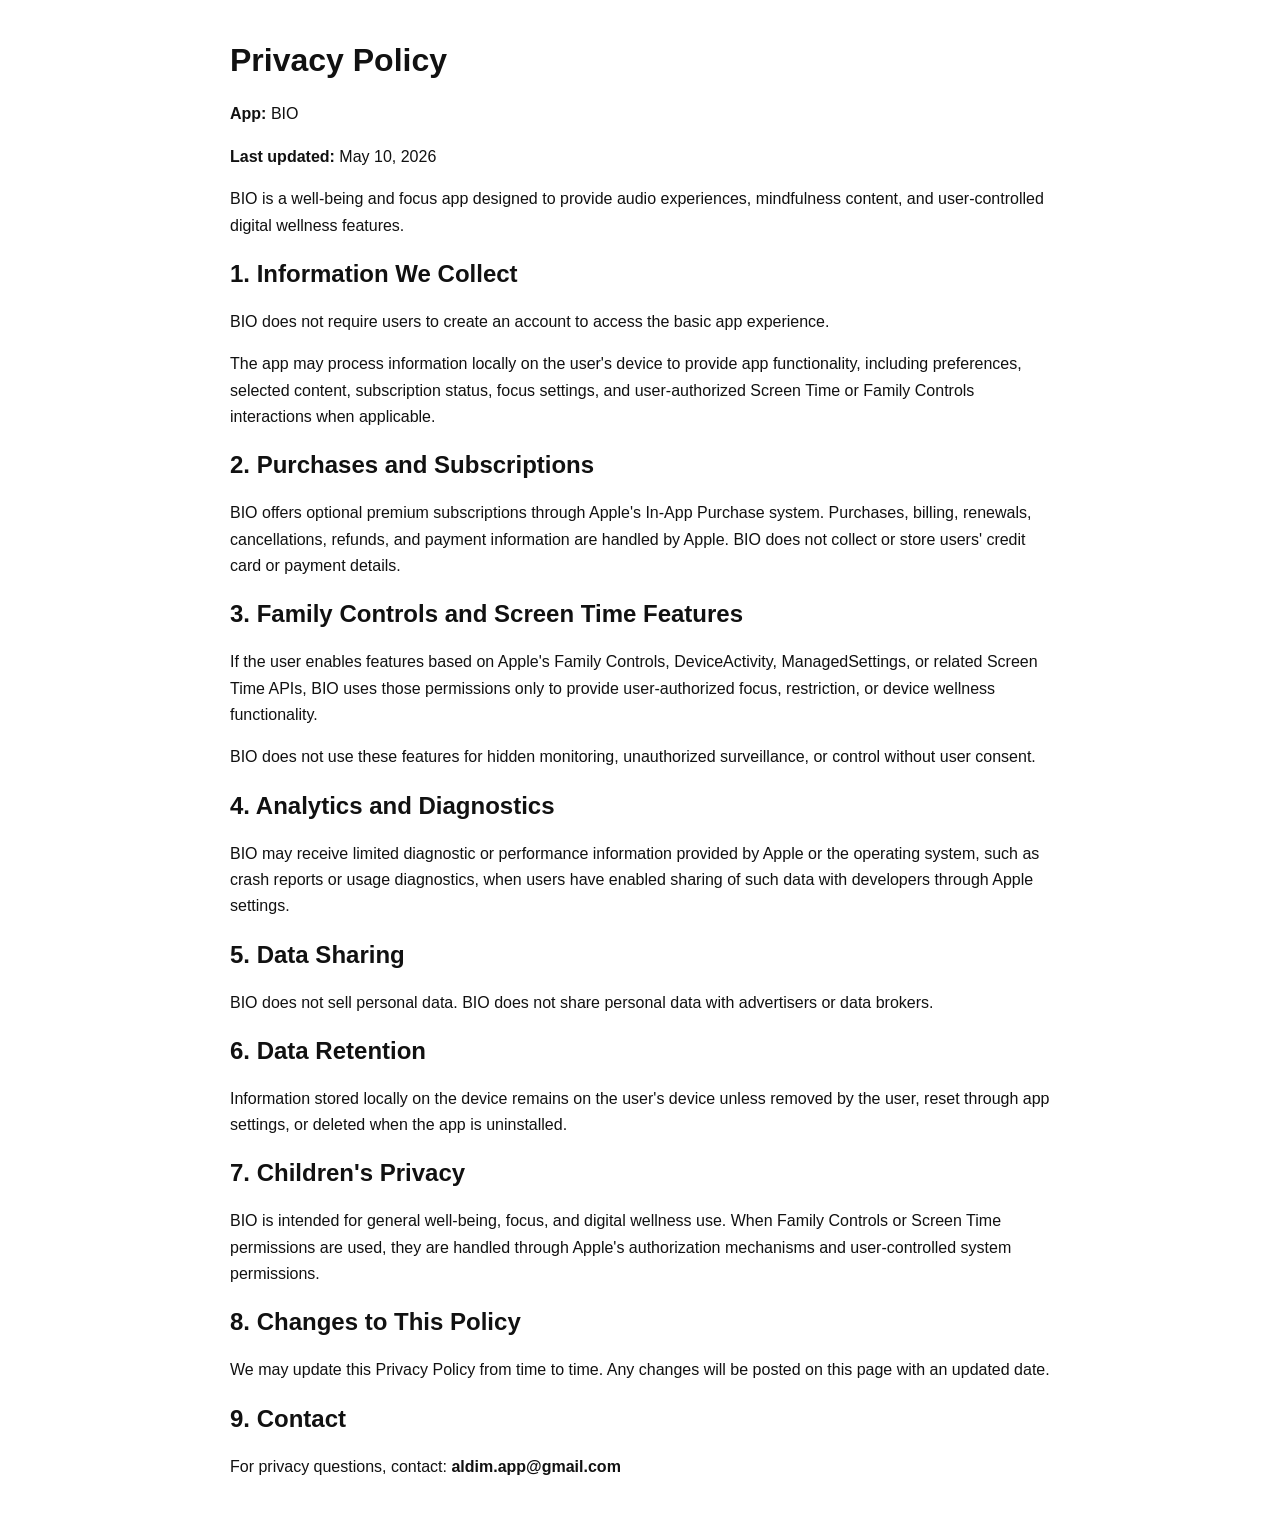
==== privacy.html @ ab395ab7 "Adiciona páginas legais do app BIO" ====
<!doctype html>
<html lang="en">
<head>
  <meta charset="utf-8">
  <title>Privacy Policy - BIO</title>
  <meta name="viewport" content="width=device-width, initial-scale=1">
  <style>
    body { font-family: -apple-system, BlinkMacSystemFont, "Segoe UI", sans-serif; max-width: 820px; margin: 40px auto; padding: 0 20px; line-height: 1.65; color: #111; }
    h1, h2 { line-height: 1.25; }
  </style>
</head>
<body>
  <h1>Privacy Policy</h1>
  <p><strong>App:</strong> BIO</p>
  <p><strong>Last updated:</strong> May 10, 2026</p>

  <p>BIO is a well-being and focus app designed to provide audio experiences, mindfulness content, and user-controlled digital wellness features.</p>

  <h2>1. Information We Collect</h2>
  <p>BIO does not require users to create an account to access the basic app experience.</p>
  <p>The app may process information locally on the user's device to provide app functionality, including preferences, selected content, subscription status, focus settings, and user-authorized Screen Time or Family Controls interactions when applicable.</p>

  <h2>2. Purchases and Subscriptions</h2>
  <p>BIO offers optional premium subscriptions through Apple's In-App Purchase system. Purchases, billing, renewals, cancellations, refunds, and payment information are handled by Apple. BIO does not collect or store users' credit card or payment details.</p>

  <h2>3. Family Controls and Screen Time Features</h2>
  <p>If the user enables features based on Apple's Family Controls, DeviceActivity, ManagedSettings, or related Screen Time APIs, BIO uses those permissions only to provide user-authorized focus, restriction, or device wellness functionality.</p>
  <p>BIO does not use these features for hidden monitoring, unauthorized surveillance, or control without user consent.</p>

  <h2>4. Analytics and Diagnostics</h2>
  <p>BIO may receive limited diagnostic or performance information provided by Apple or the operating system, such as crash reports or usage diagnostics, when users have enabled sharing of such data with developers through Apple settings.</p>

  <h2>5. Data Sharing</h2>
  <p>BIO does not sell personal data. BIO does not share personal data with advertisers or data brokers.</p>

  <h2>6. Data Retention</h2>
  <p>Information stored locally on the device remains on the user's device unless removed by the user, reset through app settings, or deleted when the app is uninstalled.</p>

  <h2>7. Children's Privacy</h2>
  <p>BIO is intended for general well-being, focus, and digital wellness use. When Family Controls or Screen Time permissions are used, they are handled through Apple's authorization mechanisms and user-controlled system permissions.</p>

  <h2>8. Changes to This Policy</h2>
  <p>We may update this Privacy Policy from time to time. Any changes will be posted on this page with an updated date.</p>

  <h2>9. Contact</h2>
  <p>For privacy questions, contact: <strong>aldim.app@gmail.com</strong></p>
</body>
</html>
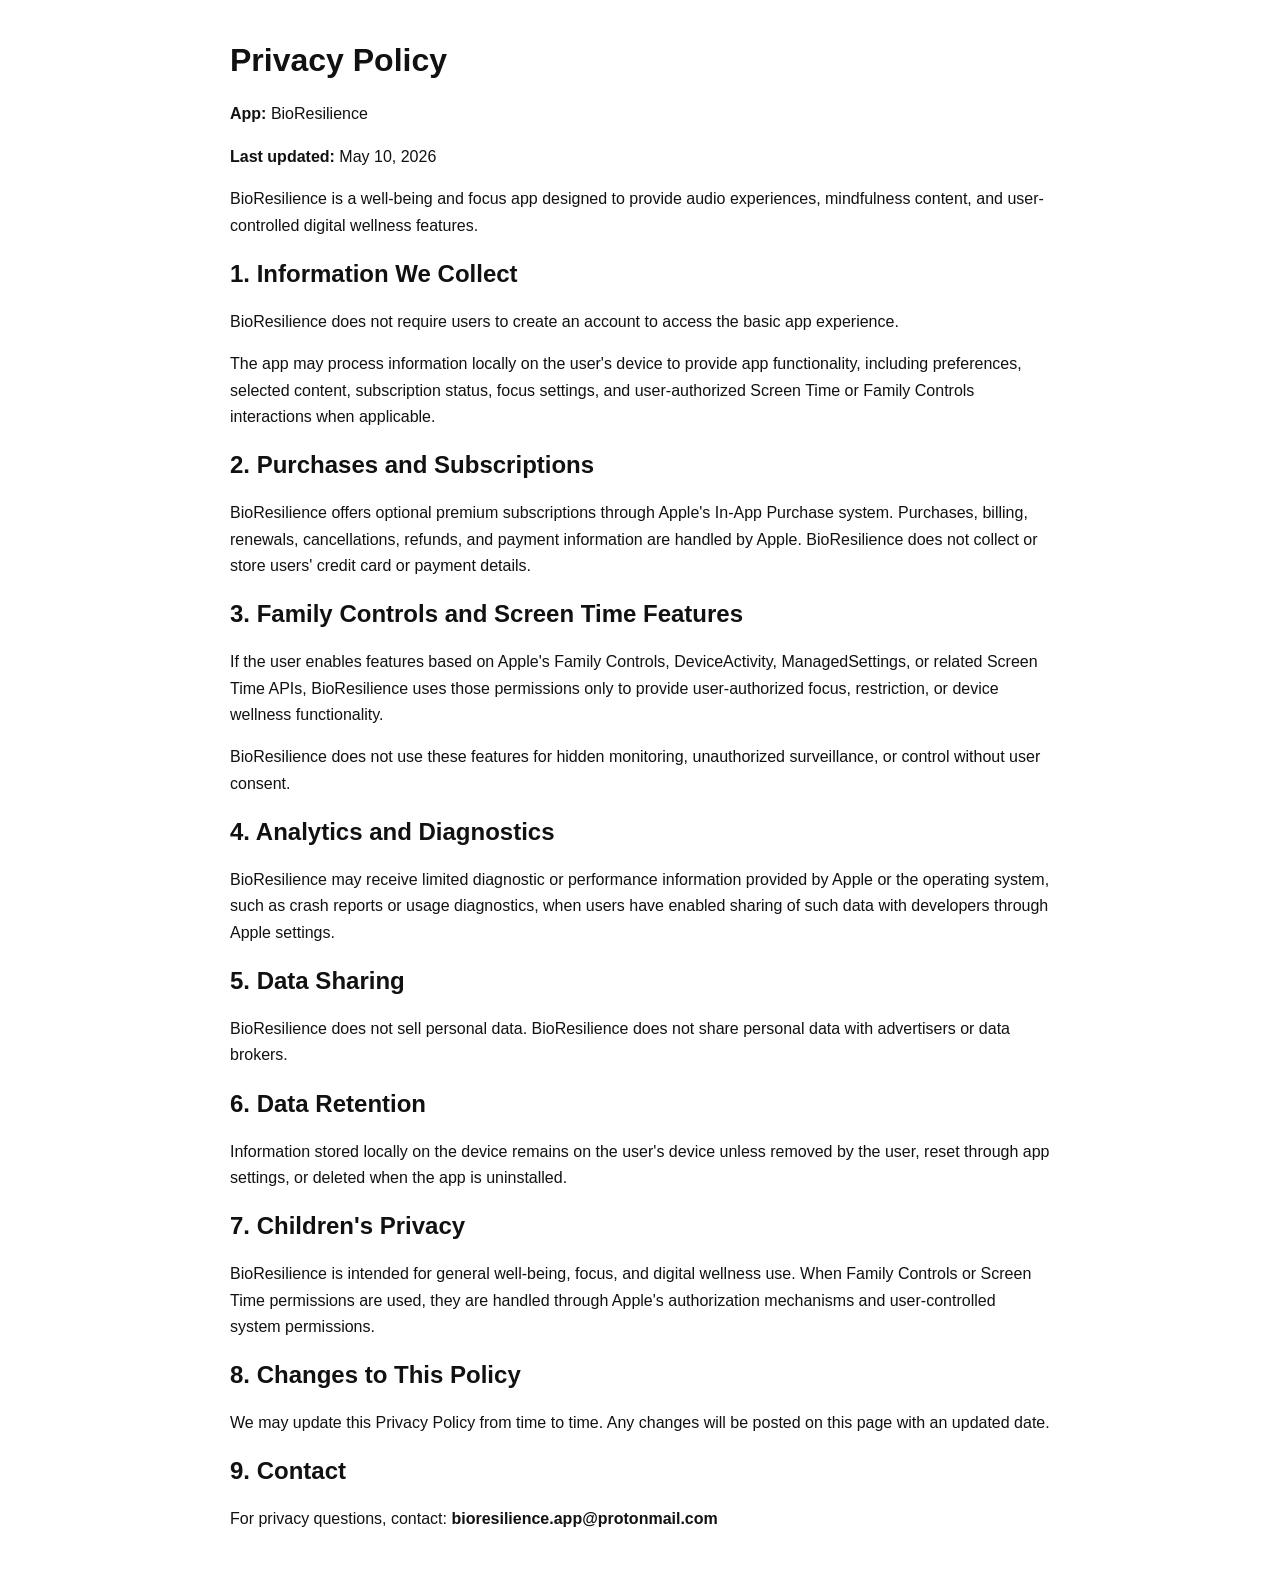
==== commit c197e0ca: "Melhora página de suporte do BioResilience" ====
--- a/privacy.html
+++ b/privacy.html
@@ -2,7 +2,7 @@
 <html lang="en">
 <head>
   <meta charset="utf-8">
-  <title>Privacy Policy - BIO</title>
+  <title>Privacy Policy - BioResilience</title>
   <meta name="viewport" content="width=device-width, initial-scale=1">
   <style>
     body { font-family: -apple-system, BlinkMacSystemFont, "Segoe UI", sans-serif; max-width: 820px; margin: 40px auto; padding: 0 20px; line-height: 1.65; color: #111; }
@@ -11,38 +11,38 @@
 </head>
 <body>
   <h1>Privacy Policy</h1>
-  <p><strong>App:</strong> BIO</p>
+  <p><strong>App:</strong> BioResilience</p>
   <p><strong>Last updated:</strong> May 10, 2026</p>
 
-  <p>BIO is a well-being and focus app designed to provide audio experiences, mindfulness content, and user-controlled digital wellness features.</p>
+  <p>BioResilience is a well-being and focus app designed to provide audio experiences, mindfulness content, and user-controlled digital wellness features.</p>
 
   <h2>1. Information We Collect</h2>
-  <p>BIO does not require users to create an account to access the basic app experience.</p>
+  <p>BioResilience does not require users to create an account to access the basic app experience.</p>
   <p>The app may process information locally on the user's device to provide app functionality, including preferences, selected content, subscription status, focus settings, and user-authorized Screen Time or Family Controls interactions when applicable.</p>
 
   <h2>2. Purchases and Subscriptions</h2>
-  <p>BIO offers optional premium subscriptions through Apple's In-App Purchase system. Purchases, billing, renewals, cancellations, refunds, and payment information are handled by Apple. BIO does not collect or store users' credit card or payment details.</p>
+  <p>BioResilience offers optional premium subscriptions through Apple's In-App Purchase system. Purchases, billing, renewals, cancellations, refunds, and payment information are handled by Apple. BioResilience does not collect or store users' credit card or payment details.</p>
 
   <h2>3. Family Controls and Screen Time Features</h2>
-  <p>If the user enables features based on Apple's Family Controls, DeviceActivity, ManagedSettings, or related Screen Time APIs, BIO uses those permissions only to provide user-authorized focus, restriction, or device wellness functionality.</p>
-  <p>BIO does not use these features for hidden monitoring, unauthorized surveillance, or control without user consent.</p>
+  <p>If the user enables features based on Apple's Family Controls, DeviceActivity, ManagedSettings, or related Screen Time APIs, BioResilience uses those permissions only to provide user-authorized focus, restriction, or device wellness functionality.</p>
+  <p>BioResilience does not use these features for hidden monitoring, unauthorized surveillance, or control without user consent.</p>
 
   <h2>4. Analytics and Diagnostics</h2>
-  <p>BIO may receive limited diagnostic or performance information provided by Apple or the operating system, such as crash reports or usage diagnostics, when users have enabled sharing of such data with developers through Apple settings.</p>
+  <p>BioResilience may receive limited diagnostic or performance information provided by Apple or the operating system, such as crash reports or usage diagnostics, when users have enabled sharing of such data with developers through Apple settings.</p>
 
   <h2>5. Data Sharing</h2>
-  <p>BIO does not sell personal data. BIO does not share personal data with advertisers or data brokers.</p>
+  <p>BioResilience does not sell personal data. BioResilience does not share personal data with advertisers or data brokers.</p>
 
   <h2>6. Data Retention</h2>
   <p>Information stored locally on the device remains on the user's device unless removed by the user, reset through app settings, or deleted when the app is uninstalled.</p>
 
   <h2>7. Children's Privacy</h2>
-  <p>BIO is intended for general well-being, focus, and digital wellness use. When Family Controls or Screen Time permissions are used, they are handled through Apple's authorization mechanisms and user-controlled system permissions.</p>
+  <p>BioResilience is intended for general well-being, focus, and digital wellness use. When Family Controls or Screen Time permissions are used, they are handled through Apple's authorization mechanisms and user-controlled system permissions.</p>
 
   <h2>8. Changes to This Policy</h2>
   <p>We may update this Privacy Policy from time to time. Any changes will be posted on this page with an updated date.</p>
 
   <h2>9. Contact</h2>
-  <p>For privacy questions, contact: <strong>aldim.app@gmail.com</strong></p>
+  <p>For privacy questions, contact: <strong>bioresilience.app@protonmail.com</strong></p>
 </body>
 </html>
